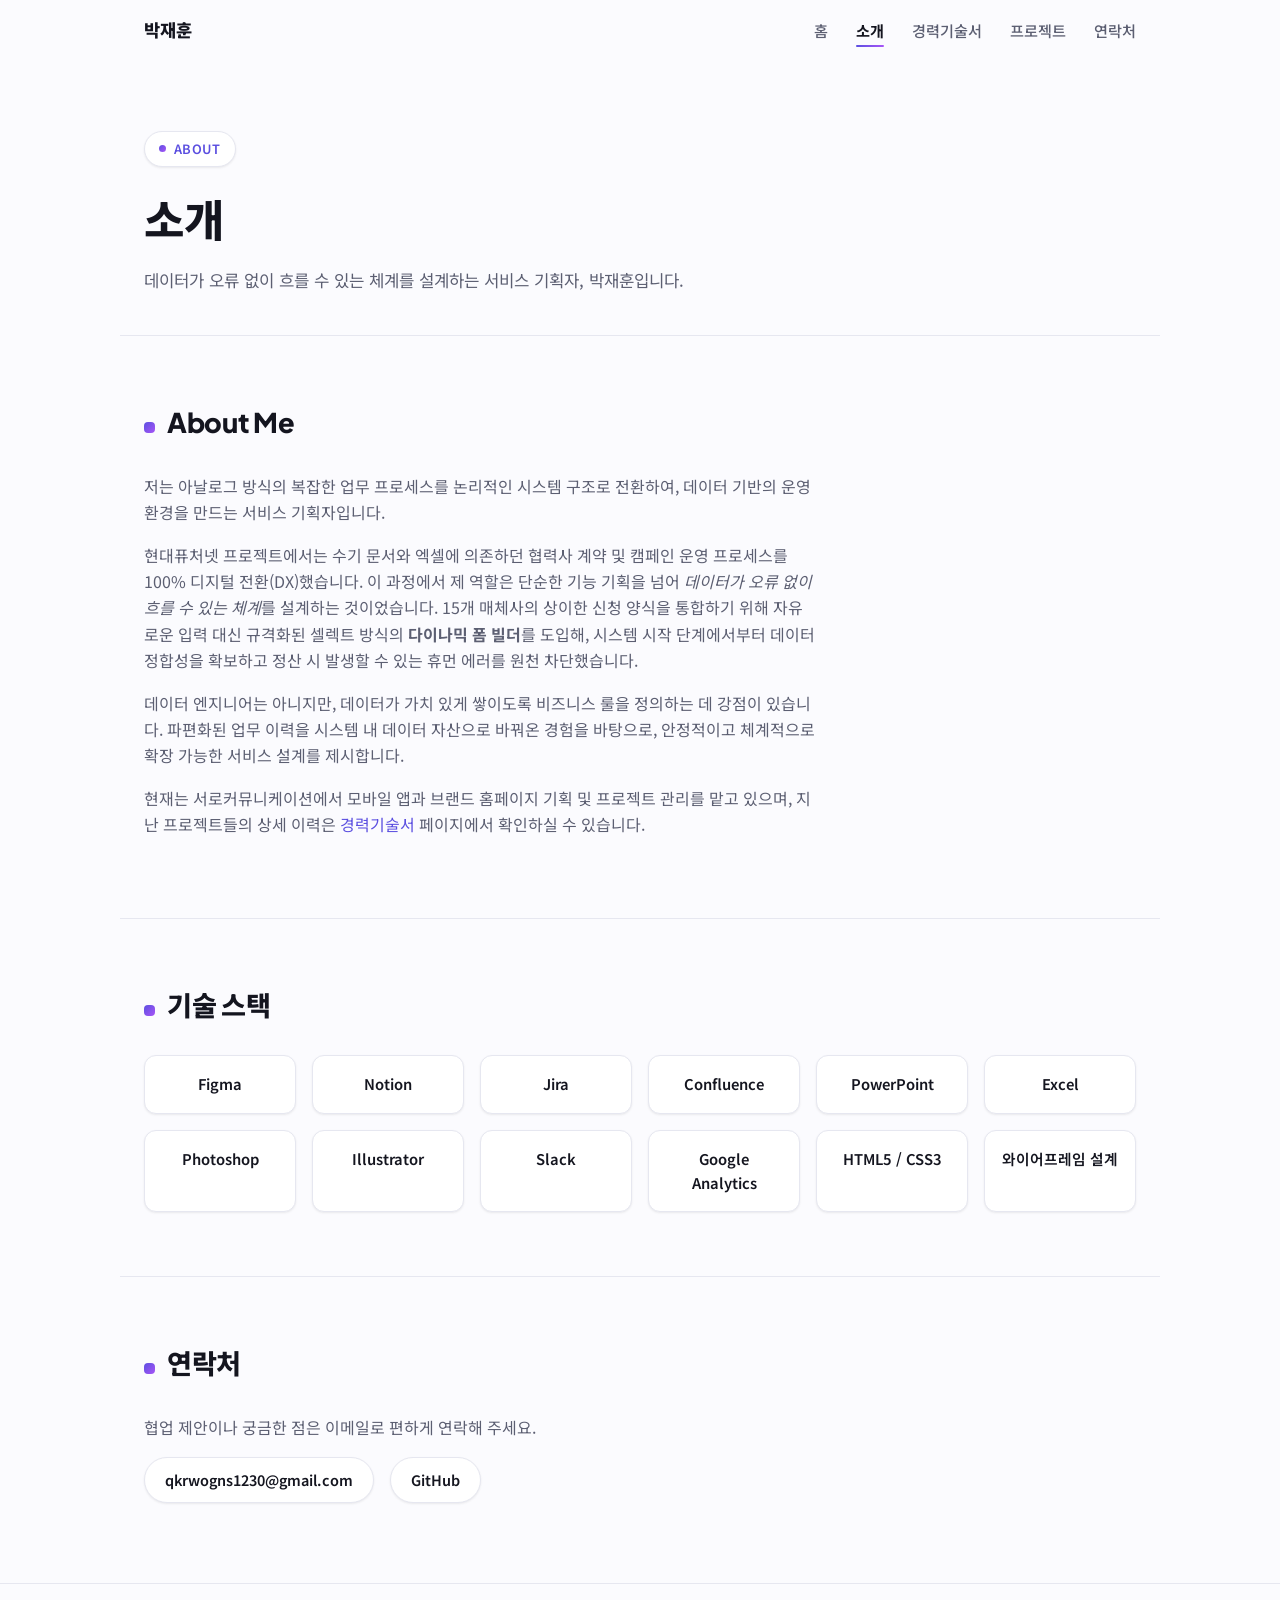
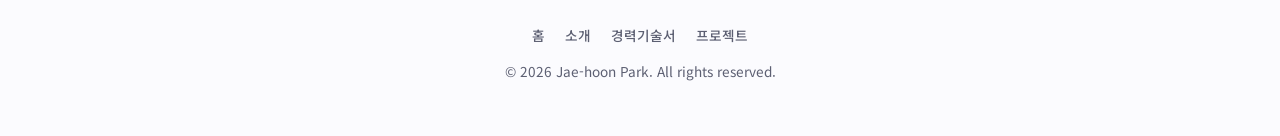
==== about.html @ 3ae80988 "Restructure into a multi-page site (home/about/career/projects) Moves away from the single-page layo" ====
<!DOCTYPE html>
<html lang="ko">
<head>
  <meta charset="UTF-8" />
  <meta name="viewport" content="width=device-width, initial-scale=1.0" />
  <title>소개 | 박재훈 Portfolio</title>
  <meta name="description" content="서비스 기획자 박재훈의 소개와 기술 스택입니다." />
  <link rel="preconnect" href="https://fonts.googleapis.com" />
  <link rel="preconnect" href="https://fonts.gstatic.com" crossorigin />
  <link href="https://fonts.googleapis.com/css2?family=Plus+Jakarta+Sans:wght@400;500;600;700;800&family=Noto+Sans+KR:wght@400;500;700&display=swap" rel="stylesheet" />
  <link rel="stylesheet" href="assets/css/style.css" />
</head>
<body>
  <div class="scroll-progress" id="scrollProgress"></div>

  <header class="site-header" id="siteHeader">
    <nav class="nav container">
      <a class="logo" href="index.html">박재훈</a>
      <button class="nav-toggle" id="navToggle" aria-label="메뉴 열기" aria-expanded="false">
        <span></span><span></span><span></span>
      </button>
      <ul class="nav-links" id="navLinks">
        <li><a href="index.html" data-page="index.html">홈</a></li>
        <li><a href="about.html" data-page="about.html">소개</a></li>
        <li><a href="career.html" data-page="career.html">경력기술서</a></li>
        <li><a href="projects.html" data-page="projects.html">프로젝트</a></li>
        <li><a href="#contact">연락처</a></li>
      </ul>
    </nav>
  </header>

  <main>
    <section class="page-hero container reveal">
      <p class="eyebrow"><span class="eyebrow-dot"></span>About</p>
      <h1>소개</h1>
      <p class="page-hero-sub">
        데이터가 오류 없이 흐를 수 있는 체계를 설계하는 서비스 기획자, 박재훈입니다.
      </p>
    </section>

    <section id="about" class="section container reveal">
      <h2 class="section-title">About Me</h2>
      <p class="section-text">
        저는 아날로그 방식의 복잡한 업무 프로세스를 논리적인 시스템 구조로 전환하여,
        데이터 기반의 운영 환경을 만드는 서비스 기획자입니다.
      </p>
      <p class="section-text">
        현대퓨처넷 프로젝트에서는 수기 문서와 엑셀에 의존하던 협력사 계약 및 캠페인 운영
        프로세스를 100% 디지털 전환(DX)했습니다. 이 과정에서 제 역할은 단순한 기능 기획을
        넘어 <em>데이터가 오류 없이 흐를 수 있는 체계</em>를 설계하는 것이었습니다. 15개
        매체사의 상이한 신청 양식을 통합하기 위해 자유로운 입력 대신 규격화된 셀렉트
        방식의 <strong>다이나믹 폼 빌더</strong>를 도입해, 시스템 시작 단계에서부터 데이터
        정합성을 확보하고 정산 시 발생할 수 있는 휴먼 에러를 원천 차단했습니다.
      </p>
      <p class="section-text">
        데이터 엔지니어는 아니지만, 데이터가 가치 있게 쌓이도록 비즈니스 룰을 정의하는
        데 강점이 있습니다. 파편화된 업무 이력을 시스템 내 데이터 자산으로 바꿔온 경험을
        바탕으로, 안정적이고 체계적으로 확장 가능한 서비스 설계를 제시합니다.
      </p>
      <p class="section-text">
        현재는 서로커뮤니케이션에서 모바일 앱과 브랜드 홈페이지 기획 및 프로젝트 관리를
        맡고 있으며, 지난 프로젝트들의 상세 이력은
        <a href="career.html">경력기술서</a> 페이지에서 확인하실 수 있습니다.
      </p>
    </section>

    <section id="skills" class="section container reveal">
      <h2 class="section-title">기술 스택</h2>
      <ul class="skills-grid stagger">
        <li class="skill-item">Figma</li>
        <li class="skill-item">Notion</li>
        <li class="skill-item">Jira</li>
        <li class="skill-item">Confluence</li>
        <li class="skill-item">PowerPoint</li>
        <li class="skill-item">Excel</li>
        <li class="skill-item">Photoshop</li>
        <li class="skill-item">Illustrator</li>
        <li class="skill-item">Slack</li>
        <li class="skill-item">Google Analytics</li>
        <li class="skill-item">HTML5 / CSS3</li>
        <li class="skill-item">와이어프레임 설계</li>
      </ul>
    </section>

    <section id="contact" class="section container reveal">
      <h2 class="section-title">연락처</h2>
      <p class="section-text">협업 제안이나 궁금한 점은 이메일로 편하게 연락해 주세요.</p>
      <ul class="contact-list stagger">
        <li><a href="mailto:qkrwogns1230@gmail.com">qkrwogns1230@gmail.com</a></li>
        <li><a href="https://github.com/Jae-hoon-Park" target="_blank" rel="noopener">GitHub</a></li>
      </ul>
    </section>
  </main>

  <footer class="site-footer">
    <div class="footer-links">
      <a href="index.html">홈</a>
      <a href="about.html">소개</a>
      <a href="career.html">경력기술서</a>
      <a href="projects.html">프로젝트</a>
    </div>
    <p>&copy; <span id="year"></span> Jae-hoon Park. All rights reserved.</p>
  </footer>

  <script src="assets/js/main.js"></script>
</body>
</html>
---- assets/css/style.css ----
:root {
  --color-bg: #fbfbfe;
  --color-bg-alt: #f3f4fa;
  --color-surface: #ffffff;
  --color-text: #14151f;
  --color-text-muted: #5c5f72;
  --color-border: #e6e7f0;
  --color-accent: #5b4fe0;
  --color-accent-2: #a855f7;
  --color-accent-soft: rgba(91, 79, 224, 0.1);
  --color-accent-contrast: #ffffff;
  --shadow-sm: 0 1px 2px rgba(20, 21, 31, 0.04), 0 1px 3px rgba(20, 21, 31, 0.04);
  --shadow-md: 0 8px 24px rgba(20, 21, 31, 0.08);
  --shadow-lg: 0 20px 48px rgba(20, 21, 31, 0.14);
  --max-width: 1040px;
  --font-display: "Plus Jakarta Sans", "Noto Sans KR", -apple-system, BlinkMacSystemFont, sans-serif;
  --font-body: "Noto Sans KR", "Plus Jakarta Sans", -apple-system, BlinkMacSystemFont, sans-serif;
  --ease-out: cubic-bezier(0.16, 1, 0.3, 1);
}

@media (prefers-color-scheme: dark) {
  :root {
    --color-bg: #0a0a10;
    --color-bg-alt: #111219;
    --color-surface: #15161f;
    --color-text: #f2f2f7;
    --color-text-muted: #9b9eb2;
    --color-border: #262837;
    --color-accent: #8f85f7;
    --color-accent-2: #d38bff;
    --color-accent-soft: rgba(143, 133, 247, 0.14);
    --color-accent-contrast: #0a0a10;
    --shadow-sm: 0 1px 2px rgba(0, 0, 0, 0.3);
    --shadow-md: 0 8px 24px rgba(0, 0, 0, 0.35);
    --shadow-lg: 0 24px 60px rgba(0, 0, 0, 0.5);
  }
}

* {
  box-sizing: border-box;
}

html {
  scroll-behavior: smooth;
}

body {
  margin: 0;
  font-family: var(--font-body);
  background: var(--color-bg);
  color: var(--color-text);
  line-height: 1.65;
  -webkit-font-smoothing: antialiased;
}

h1, h2, h3, h4 {
  font-family: var(--font-display);
  letter-spacing: -0.01em;
}

a {
  color: var(--color-accent);
  text-decoration: none;
}

a:hover {
  text-decoration: underline;
}

.container {
  max-width: var(--max-width);
  margin: 0 auto;
  padding: 0 1.5rem;
}

/* ---------- Scroll progress bar ---------- */

.scroll-progress {
  position: fixed;
  top: 0;
  left: 0;
  height: 3px;
  width: 0%;
  background: linear-gradient(90deg, var(--color-accent), var(--color-accent-2));
  z-index: 100;
  transition: width 0.1s ease-out;
}

/* ---------- Header ---------- */

.site-header {
  position: sticky;
  top: 0;
  background: color-mix(in srgb, var(--color-bg) 85%, transparent);
  backdrop-filter: blur(12px);
  -webkit-backdrop-filter: blur(12px);
  border-bottom: 1px solid transparent;
  z-index: 10;
  transition: border-color 0.3s ease, box-shadow 0.3s ease;
}

.site-header.is-scrolled {
  border-bottom-color: var(--color-border);
  box-shadow: 0 1px 0 rgba(0, 0, 0, 0.02);
}

.nav {
  display: flex;
  align-items: center;
  justify-content: space-between;
  padding: 1rem 1.5rem;
}

.logo {
  font-weight: 800;
  font-size: 1.1rem;
  color: var(--color-text);
  font-family: var(--font-display);
}

.logo:hover {
  text-decoration: none;
}

.nav-links {
  display: flex;
  gap: 1.75rem;
  list-style: none;
  margin: 0;
  padding: 0;
}

.nav-links a {
  position: relative;
  color: var(--color-text-muted);
  font-size: 0.95rem;
  font-weight: 500;
  padding: 0.25rem 0;
}

.nav-links a::after {
  content: "";
  position: absolute;
  left: 0;
  bottom: -2px;
  width: 100%;
  height: 2px;
  border-radius: 2px;
  background: linear-gradient(90deg, var(--color-accent), var(--color-accent-2));
  transform: scaleX(0);
  transform-origin: left;
  transition: transform 0.25s var(--ease-out);
}

.nav-links a:hover,
.nav-links a.is-active {
  color: var(--color-text);
  text-decoration: none;
}

.nav-links a.is-active {
  font-weight: 700;
}

.nav-links a:hover::after,
.nav-links a.is-active::after {
  transform: scaleX(1);
}

.nav-toggle {
  display: none;
  flex-direction: column;
  justify-content: center;
  gap: 5px;
  width: 32px;
  height: 32px;
  background: none;
  border: none;
  cursor: pointer;
  padding: 0.4rem;
}

.nav-toggle span {
  width: 100%;
  height: 2px;
  background: var(--color-text);
  display: block;
  border-radius: 2px;
  transition: transform 0.25s var(--ease-out), opacity 0.2s ease;
}

.nav-toggle[aria-expanded="true"] span:nth-child(1) {
  transform: translateY(7px) rotate(45deg);
}

.nav-toggle[aria-expanded="true"] span:nth-child(2) {
  opacity: 0;
}

.nav-toggle[aria-expanded="true"] span:nth-child(3) {
  transform: translateY(-7px) rotate(-45deg);
}

/* ---------- Hero ---------- */

.hero {
  position: relative;
  padding: 6.5rem 1.5rem 5.5rem;
  text-align: center;
  overflow: hidden;
}

.hero-blob {
  position: absolute;
  border-radius: 50%;
  filter: blur(70px);
  opacity: 0.35;
  z-index: -1;
  pointer-events: none;
}

.hero-blob-1 {
  width: 360px;
  height: 360px;
  top: -140px;
  left: 50%;
  transform: translateX(-90%);
  background: radial-gradient(circle, var(--color-accent), transparent 70%);
  animation: float-a 14s ease-in-out infinite;
}

.hero-blob-2 {
  width: 320px;
  height: 320px;
  top: -80px;
  left: 50%;
  transform: translateX(20%);
  background: radial-gradient(circle, var(--color-accent-2), transparent 70%);
  animation: float-b 16s ease-in-out infinite;
}

@keyframes float-a {
  0%, 100% { transform: translate(-90%, 0) scale(1); }
  50% { transform: translate(-70%, 30px) scale(1.08); }
}

@keyframes float-b {
  0%, 100% { transform: translate(20%, 0) scale(1); }
  50% { transform: translate(5%, -20px) scale(1.05); }
}

.eyebrow {
  display: inline-flex;
  align-items: center;
  gap: 0.45rem;
  color: var(--color-accent);
  font-weight: 600;
  letter-spacing: 0.04em;
  text-transform: uppercase;
  font-size: 0.8rem;
  margin-bottom: 1.25rem;
  padding: 0.4rem 0.9rem;
  border: 1px solid var(--color-border);
  border-radius: 999px;
  background: var(--color-surface);
  box-shadow: var(--shadow-sm);
}

.eyebrow-dot {
  width: 7px;
  height: 7px;
  border-radius: 50%;
  background: linear-gradient(135deg, var(--color-accent), var(--color-accent-2));
  animation: pulse-dot 2s ease-in-out infinite;
}

@keyframes pulse-dot {
  0%, 100% { opacity: 1; transform: scale(1); }
  50% { opacity: 0.5; transform: scale(0.75); }
}

.hero-name {
  font-size: clamp(2.5rem, 7vw, 4rem);
  font-weight: 800;
  margin: 0 0 1.1rem;
  background: linear-gradient(135deg, var(--color-text) 30%, var(--color-accent) 75%, var(--color-accent-2) 100%);
  -webkit-background-clip: text;
  background-clip: text;
  color: transparent;
}

.hero-subtitle {
  color: var(--color-text-muted);
  font-size: 1.15rem;
  max-width: 34rem;
  margin: 0 auto 2.25rem;
}

.hero-actions {
  display: flex;
  gap: 1rem;
  justify-content: center;
  flex-wrap: wrap;
}

.btn {
  display: inline-block;
  padding: 0.8rem 1.75rem;
  border-radius: 12px;
  font-weight: 600;
  font-size: 0.95rem;
  transition: transform 0.2s var(--ease-out), box-shadow 0.2s var(--ease-out), opacity 0.2s ease;
}

.btn:hover {
  text-decoration: none;
  transform: translateY(-2px);
}

.btn-primary {
  background: linear-gradient(135deg, var(--color-accent), var(--color-accent-2));
  color: var(--color-accent-contrast);
  box-shadow: 0 8px 20px var(--color-accent-soft);
}

.btn-primary:hover {
  box-shadow: 0 12px 28px var(--color-accent-soft);
}

.btn-outline {
  border: 1px solid var(--color-border);
  color: var(--color-text);
  background: var(--color-surface);
}

.btn-outline:hover {
  border-color: var(--color-accent);
  color: var(--color-accent);
}

.scroll-cue {
  position: absolute;
  bottom: 0.5rem;
  left: 50%;
  transform: translateX(-50%);
  width: 24px;
  height: 38px;
  border: 2px solid var(--color-border);
  border-radius: 14px;
}

.scroll-cue span {
  position: absolute;
  top: 7px;
  left: 50%;
  transform: translateX(-50%);
  width: 4px;
  height: 8px;
  border-radius: 2px;
  background: var(--color-accent);
  animation: scroll-cue-move 1.8s ease-in-out infinite;
}

@keyframes scroll-cue-move {
  0% { opacity: 1; transform: translate(-50%, 0); }
  70% { opacity: 0; transform: translate(-50%, 12px); }
  100% { opacity: 0; transform: translate(-50%, 0); }
}

/* ---------- Sections ---------- */

.section {
  padding: 4rem 1.5rem;
  border-top: 1px solid var(--color-border);
}

.section-title {
  font-size: 1.7rem;
  font-weight: 800;
  margin: 0 0 1.75rem;
  display: flex;
  align-items: baseline;
  gap: 0.75rem;
  flex-wrap: wrap;
}

.section-title::before {
  content: "";
  width: 11px;
  height: 11px;
  border-radius: 4px;
  background: linear-gradient(135deg, var(--color-accent), var(--color-accent-2));
  display: inline-block;
}

.section-subtitle {
  font-size: 0.95rem;
  font-weight: 500;
  color: var(--color-text-muted);
}

.section-text {
  color: var(--color-text-muted);
  max-width: 42rem;
}

.section-text + .section-text {
  margin-top: 1rem;
}

/* ---------- Reveal-on-scroll ---------- */

.reveal {
  opacity: 0;
  transform: translateY(28px);
  transition: opacity 0.7s var(--ease-out), transform 0.7s var(--ease-out);
}

.reveal.is-visible {
  opacity: 1;
  transform: none;
}

.stagger > * {
  opacity: 0;
  transform: translateY(18px);
  transition: opacity 0.5s var(--ease-out), transform 0.5s var(--ease-out);
}

.stagger.is-visible > * {
  opacity: 1;
  transform: none;
}

@media (prefers-reduced-motion: reduce) {
  html {
    scroll-behavior: auto;
  }
  .reveal,
  .stagger > *,
  .hero-blob,
  .eyebrow-dot,
  .scroll-cue span {
    opacity: 1 !important;
    transform: none !important;
    animation: none !important;
    transition: none !important;
  }
}

/* ---------- Career ---------- */

.career-list {
  list-style: none;
  margin: 0;
  padding: 0;
  display: flex;
  flex-direction: column;
  gap: 1rem;
}

.career-item {
  background: var(--color-surface);
  border: 1px solid var(--color-border);
  border-radius: 16px;
  padding: 1.5rem 1.75rem;
  box-shadow: var(--shadow-sm);
  transition: transform 0.25s var(--ease-out), box-shadow 0.25s var(--ease-out), border-color 0.25s ease;
}

.career-item:hover {
  transform: translateY(-3px);
  box-shadow: var(--shadow-md);
  border-color: var(--color-accent);
}

.career-head {
  display: flex;
  justify-content: space-between;
  align-items: baseline;
  flex-wrap: wrap;
  gap: 0.5rem;
  margin-bottom: 0.4rem;
}

.career-head h3 {
  margin: 0;
  font-size: 1.05rem;
  font-weight: 700;
}

.career-period {
  color: var(--color-text-muted);
  font-size: 0.85rem;
  white-space: nowrap;
  font-weight: 500;
}

.career-item p {
  margin: 0;
  color: var(--color-text-muted);
}

/* ---------- Skills ---------- */

.skills-grid {
  display: grid;
  grid-template-columns: repeat(auto-fill, minmax(140px, 1fr));
  gap: 1rem;
  list-style: none;
  margin: 0;
  padding: 0;
}

.skill-item {
  background: var(--color-surface);
  border: 1px solid var(--color-border);
  border-radius: 12px;
  padding: 1rem 1rem;
  text-align: center;
  font-weight: 600;
  font-size: 0.92rem;
  box-shadow: var(--shadow-sm);
  transition: transform 0.2s var(--ease-out), box-shadow 0.2s var(--ease-out), border-color 0.2s ease, color 0.2s ease;
}

.skill-item:hover {
  transform: translateY(-3px) scale(1.03);
  box-shadow: var(--shadow-md);
  border-color: var(--color-accent);
  color: var(--color-accent);
}

/* ---------- Projects / case studies ---------- */

.case-study {
  border: 1px solid var(--color-border);
  border-radius: 20px;
  overflow: hidden;
  margin-bottom: 2rem;
  background: var(--color-surface);
  box-shadow: var(--shadow-sm);
  transition: box-shadow 0.3s var(--ease-out), transform 0.3s var(--ease-out);
}

.case-study:hover {
  box-shadow: var(--shadow-lg);
  transform: translateY(-4px);
}

.case-study:last-child {
  margin-bottom: 0;
}

.case-media {
  display: grid;
  grid-template-columns: repeat(auto-fit, minmax(260px, 1fr));
  overflow: hidden;
}

.case-media img {
  width: 100%;
  height: 100%;
  display: block;
  object-fit: cover;
  max-height: 380px;
  transition: transform 0.5s var(--ease-out);
}

.case-study:hover .case-media img {
  transform: scale(1.04);
}

.case-body {
  padding: 1.75rem;
}

.case-tag {
  color: var(--color-accent);
  font-weight: 700;
  font-size: 0.85rem;
  margin: 0 0 0.5rem;
}

.case-body h3 {
  margin: 0 0 0.75rem;
  font-size: 1.35rem;
  font-weight: 800;
}

.case-body > p {
  color: var(--color-text-muted);
  margin: 0 0 1rem;
}

.case-points {
  margin: 0 0 1rem;
  padding-left: 1.2rem;
  color: var(--color-text-muted);
  display: flex;
  flex-direction: column;
  gap: 0.4rem;
}

.case-points strong {
  color: var(--color-text);
}

.case-result {
  color: var(--color-text-muted);
  font-style: italic;
  margin: 0;
  padding-top: 0.75rem;
  border-top: 1px solid var(--color-border);
}

/* ---------- Case detail (expandable) ---------- */

.case-detail {
  margin-top: 1.25rem;
  border-top: 1px solid var(--color-border);
  padding-top: 1rem;
}

.case-detail summary {
  cursor: pointer;
  font-weight: 700;
  color: var(--color-accent);
  font-size: 0.9rem;
  list-style: none;
  display: inline-flex;
  align-items: center;
  gap: 0.4rem;
  padding: 0.3rem 0.1rem;
  transition: color 0.2s ease;
}

.case-detail summary:hover {
  color: var(--color-accent-2);
}

.case-detail summary::-webkit-details-marker {
  display: none;
}

.case-detail summary::before {
  content: "";
  width: 8px;
  height: 8px;
  border-right: 2px solid currentColor;
  border-bottom: 2px solid currentColor;
  transform: rotate(-45deg);
  transition: transform 0.25s var(--ease-out);
}

.case-detail[open] summary::before {
  transform: rotate(45deg);
}

.case-detail[open] summary {
  margin-bottom: 1rem;
}

.detail-gallery {
  display: grid;
  grid-template-columns: repeat(auto-fit, minmax(220px, 1fr));
  gap: 1rem;
  margin-bottom: 1rem;
}

.detail-gallery a {
  display: block;
  border-radius: 10px;
  overflow: hidden;
  box-shadow: var(--shadow-sm);
  transition: transform 0.25s var(--ease-out), box-shadow 0.25s var(--ease-out);
}

.detail-gallery a:hover {
  transform: translateY(-3px);
  box-shadow: var(--shadow-md);
}

.detail-gallery img {
  width: 100%;
  border: 1px solid var(--color-border);
  display: block;
  transition: transform 0.4s var(--ease-out);
}

.detail-gallery a:hover img {
  transform: scale(1.03);
}

.detail-list {
  margin: 0;
  padding-left: 1.2rem;
  color: var(--color-text-muted);
  display: flex;
  flex-direction: column;
  gap: 0.6rem;
  font-size: 0.95rem;
}

.detail-list strong {
  color: var(--color-text);
}

.case-detail h4 {
  margin: 1.5rem 0 0.75rem;
  font-size: 1rem;
  font-weight: 700;
  color: var(--color-text);
}

.case-detail h4:first-of-type {
  margin-top: 0;
}

.detail-text {
  color: var(--color-text-muted);
  font-size: 0.95rem;
  margin: 0;
}

.table-scroll {
  overflow-x: auto;
  margin: 0.5rem 0 1rem;
  -webkit-overflow-scrolling: touch;
  border-radius: 10px;
}

.compare-table {
  width: 100%;
  min-width: 560px;
  border-collapse: collapse;
  font-size: 0.9rem;
  margin: 0;
}

.compare-table th,
.compare-table td {
  border: 1px solid var(--color-border);
  padding: 0.6rem 0.75rem;
  text-align: left;
  vertical-align: top;
  white-space: normal;
}

.compare-table th:first-child,
.compare-table td:first-child {
  white-space: nowrap;
}

.compare-table th {
  background: var(--color-bg-alt);
  font-weight: 700;
}

.compare-table td {
  color: var(--color-text-muted);
}

.detail-quote {
  margin: 0 0 1rem;
  padding: 0.85rem 1.1rem;
  border-left: 3px solid var(--color-accent);
  border-radius: 0 10px 10px 0;
  background: var(--color-accent-soft);
  color: var(--color-text-muted);
  font-style: italic;
  font-size: 0.92rem;
}

.detail-quote:last-child {
  margin-bottom: 0;
}

/* ---------- Contact ---------- */

.contact-list {
  list-style: none;
  padding: 0;
  display: flex;
  gap: 1rem;
  flex-wrap: wrap;
}

.contact-list a {
  display: inline-flex;
  align-items: center;
  padding: 0.65rem 1.25rem;
  border-radius: 999px;
  border: 1px solid var(--color-border);
  background: var(--color-surface);
  color: var(--color-text);
  font-weight: 600;
  font-size: 0.9rem;
  box-shadow: var(--shadow-sm);
  transition: transform 0.2s var(--ease-out), box-shadow 0.2s var(--ease-out), border-color 0.2s ease, color 0.2s ease;
}

.contact-list a:hover {
  text-decoration: none;
  transform: translateY(-2px);
  box-shadow: var(--shadow-md);
  border-color: var(--color-accent);
  color: var(--color-accent);
}

/* ---------- Page hero (sub-pages) ---------- */

.page-hero {
  padding: 3.5rem 1.5rem 2.5rem;
}

.page-hero .eyebrow {
  margin-bottom: 1rem;
}

.page-hero h1 {
  font-size: clamp(2rem, 5vw, 2.75rem);
  font-weight: 800;
  margin: 0 0 0.75rem;
}

.page-hero-sub {
  color: var(--color-text-muted);
  font-size: 1.05rem;
  max-width: 40rem;
  margin: 0;
}

/* ---------- Live / in-progress badge ---------- */

.badge-live {
  display: inline-flex;
  align-items: center;
  gap: 0.4rem;
  font-size: 0.75rem;
  font-weight: 700;
  color: #16a34a;
  background: rgba(34, 197, 94, 0.12);
  border: 1px solid rgba(34, 197, 94, 0.3);
  padding: 0.25rem 0.7rem;
  border-radius: 999px;
  vertical-align: middle;
}

@media (prefers-color-scheme: dark) {
  .badge-live {
    color: #4ade80;
  }
}

.badge-live::before {
  content: "";
  width: 6px;
  height: 6px;
  border-radius: 50%;
  background: currentColor;
  animation: pulse-dot 2s ease-in-out infinite;
}

/* ---------- Placeholder block ---------- */

.placeholder-block {
  margin-top: 1.25rem;
  padding: 1.25rem 1.5rem;
  border: 1.5px dashed var(--color-border);
  border-radius: 14px;
  background: var(--color-bg-alt);
}

.placeholder-title {
  margin: 0 0 0.4rem;
  font-weight: 700;
  color: var(--color-text);
  font-size: 0.95rem;
}

.placeholder-text {
  margin: 0;
  color: var(--color-text-muted);
  font-size: 0.9rem;
}

.case-study.placeholder-case {
  border-style: dashed;
  border-width: 1.5px;
  box-shadow: none;
}

.case-study.placeholder-case:hover {
  box-shadow: var(--shadow-sm);
  transform: none;
}

/* ---------- Career groups (career.html) ---------- */

.career-group {
  margin-bottom: 2rem;
}

.career-group:last-child {
  margin-bottom: 0;
}

.career-group-head {
  display: flex;
  justify-content: space-between;
  align-items: baseline;
  flex-wrap: wrap;
  gap: 0.5rem;
  margin-bottom: 1rem;
  padding-bottom: 0.75rem;
  border-bottom: 2px solid var(--color-border);
}

.career-group-head h3 {
  margin: 0;
  font-size: 1.15rem;
  font-weight: 800;
}

.project-history-list {
  list-style: none;
  margin: 0;
  padding: 0;
  display: flex;
  flex-direction: column;
  gap: 0.85rem;
}

.project-history-item {
  background: var(--color-surface);
  border: 1px solid var(--color-border);
  border-radius: 14px;
  padding: 1.1rem 1.4rem;
  box-shadow: var(--shadow-sm);
  transition: transform 0.2s var(--ease-out), box-shadow 0.2s var(--ease-out), border-color 0.2s ease;
}

.project-history-item:hover {
  transform: translateY(-2px);
  box-shadow: var(--shadow-md);
  border-color: var(--color-accent);
}

.ph-head {
  display: flex;
  justify-content: space-between;
  align-items: baseline;
  flex-wrap: wrap;
  gap: 0.4rem 1rem;
  margin-bottom: 0.4rem;
}

.ph-head strong {
  font-size: 1rem;
  color: var(--color-text);
}

.ph-meta {
  color: var(--color-text-muted);
  font-size: 0.82rem;
  white-space: nowrap;
}

.project-history-item p {
  margin: 0;
  color: var(--color-text-muted);
  font-size: 0.92rem;
}

.project-history-item p + p {
  margin-top: 0.4rem;
}

.ph-outcome {
  color: var(--color-text-muted);
  font-style: italic;
}

/* ---------- Home preview grid ---------- */

.home-preview-grid {
  display: grid;
  grid-template-columns: repeat(auto-fit, minmax(260px, 1fr));
  gap: 1.5rem;
  margin-bottom: 1.75rem;
}

.preview-card {
  display: block;
  background: var(--color-surface);
  border: 1px solid var(--color-border);
  border-radius: 16px;
  overflow: hidden;
  box-shadow: var(--shadow-sm);
  transition: transform 0.25s var(--ease-out), box-shadow 0.25s var(--ease-out);
}

.preview-card:hover {
  text-decoration: none;
  transform: translateY(-4px);
  box-shadow: var(--shadow-lg);
}

.preview-card-media {
  overflow: hidden;
  height: 160px;
}

.preview-card-media img {
  width: 100%;
  height: 100%;
  object-fit: cover;
  display: block;
  transition: transform 0.5s var(--ease-out);
}

.preview-card:hover .preview-card-media img {
  transform: scale(1.06);
}

.preview-card-body {
  padding: 1.25rem 1.4rem;
}

.preview-card-tag {
  color: var(--color-accent);
  font-weight: 700;
  font-size: 0.78rem;
  margin: 0 0 0.35rem;
}

.preview-card-body h3 {
  margin: 0 0 0.4rem;
  font-size: 1.05rem;
  font-weight: 700;
  color: var(--color-text);
}

.preview-card-body p {
  margin: 0;
  color: var(--color-text-muted);
  font-size: 0.88rem;
}

/* ---------- Link arrow (section → page CTA) ---------- */

.link-arrow {
  display: inline-flex;
  align-items: center;
  gap: 0.35rem;
  font-weight: 600;
  font-size: 0.92rem;
}

.link-arrow::after {
  content: "→";
  transition: transform 0.2s var(--ease-out);
}

.link-arrow:hover::after {
  transform: translateX(3px);
}

/* ---------- Mini career preview (home) ---------- */

.mini-career-list {
  list-style: none;
  margin: 0 0 1.5rem;
  padding: 0;
  display: flex;
  flex-direction: column;
  gap: 0.75rem;
}

.mini-career-item {
  display: flex;
  justify-content: space-between;
  align-items: baseline;
  gap: 1rem;
  flex-wrap: wrap;
  padding: 0.9rem 1.1rem;
  background: var(--color-surface);
  border: 1px solid var(--color-border);
  border-radius: 12px;
  box-shadow: var(--shadow-sm);
}

.mini-career-item strong {
  color: var(--color-text);
  font-size: 0.95rem;
}

.mini-career-item span {
  color: var(--color-text-muted);
  font-size: 0.82rem;
  white-space: nowrap;
}

/* ---------- Footer ---------- */

.site-footer {
  text-align: center;
  padding: 2.5rem 1.5rem;
  color: var(--color-text-muted);
  font-size: 0.85rem;
  border-top: 1px solid var(--color-border);
}

.footer-links {
  display: flex;
  justify-content: center;
  gap: 1.25rem;
  margin-bottom: 0.75rem;
  flex-wrap: wrap;
}

.footer-links a {
  color: var(--color-text-muted);
  font-size: 0.85rem;
  font-weight: 500;
}

.footer-links a:hover {
  color: var(--color-accent);
}

/* ---------- Responsive ---------- */

@media (max-width: 640px) {
  .nav-toggle {
    display: flex;
  }

  .nav-links {
    position: absolute;
    top: 100%;
    left: 0;
    right: 0;
    background: var(--color-bg);
    flex-direction: column;
    gap: 1rem;
    padding: 1.25rem 1.5rem;
    border-bottom: 1px solid var(--color-border);
    display: none;
  }

  .nav-links a::after {
    display: none;
  }

  .nav-links.open {
    display: flex;
  }

  .hero {
    padding: 5rem 1.25rem 4rem;
  }

  .case-body {
    padding: 1.4rem;
  }

  .career-group-head {
    flex-direction: column;
    gap: 0.25rem;
  }

  .ph-head {
    flex-direction: column;
    gap: 0.2rem;
  }
}
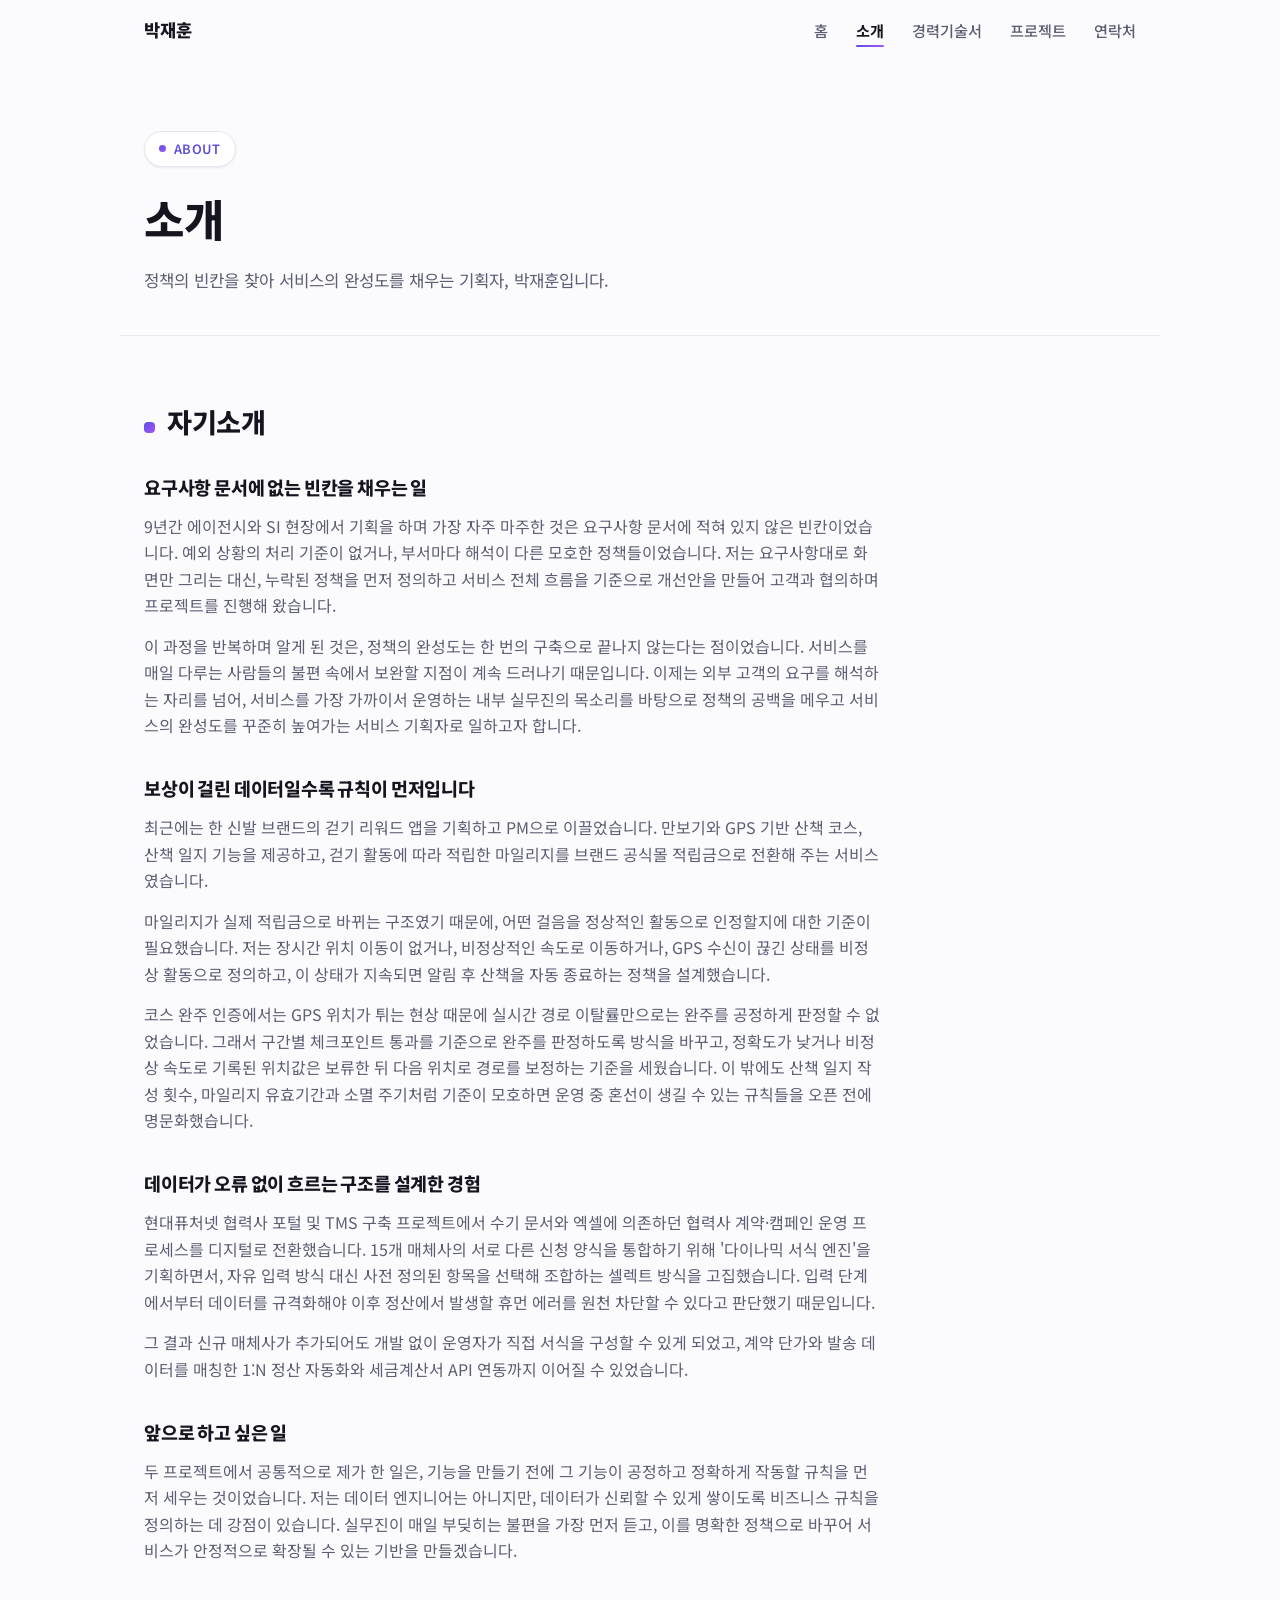
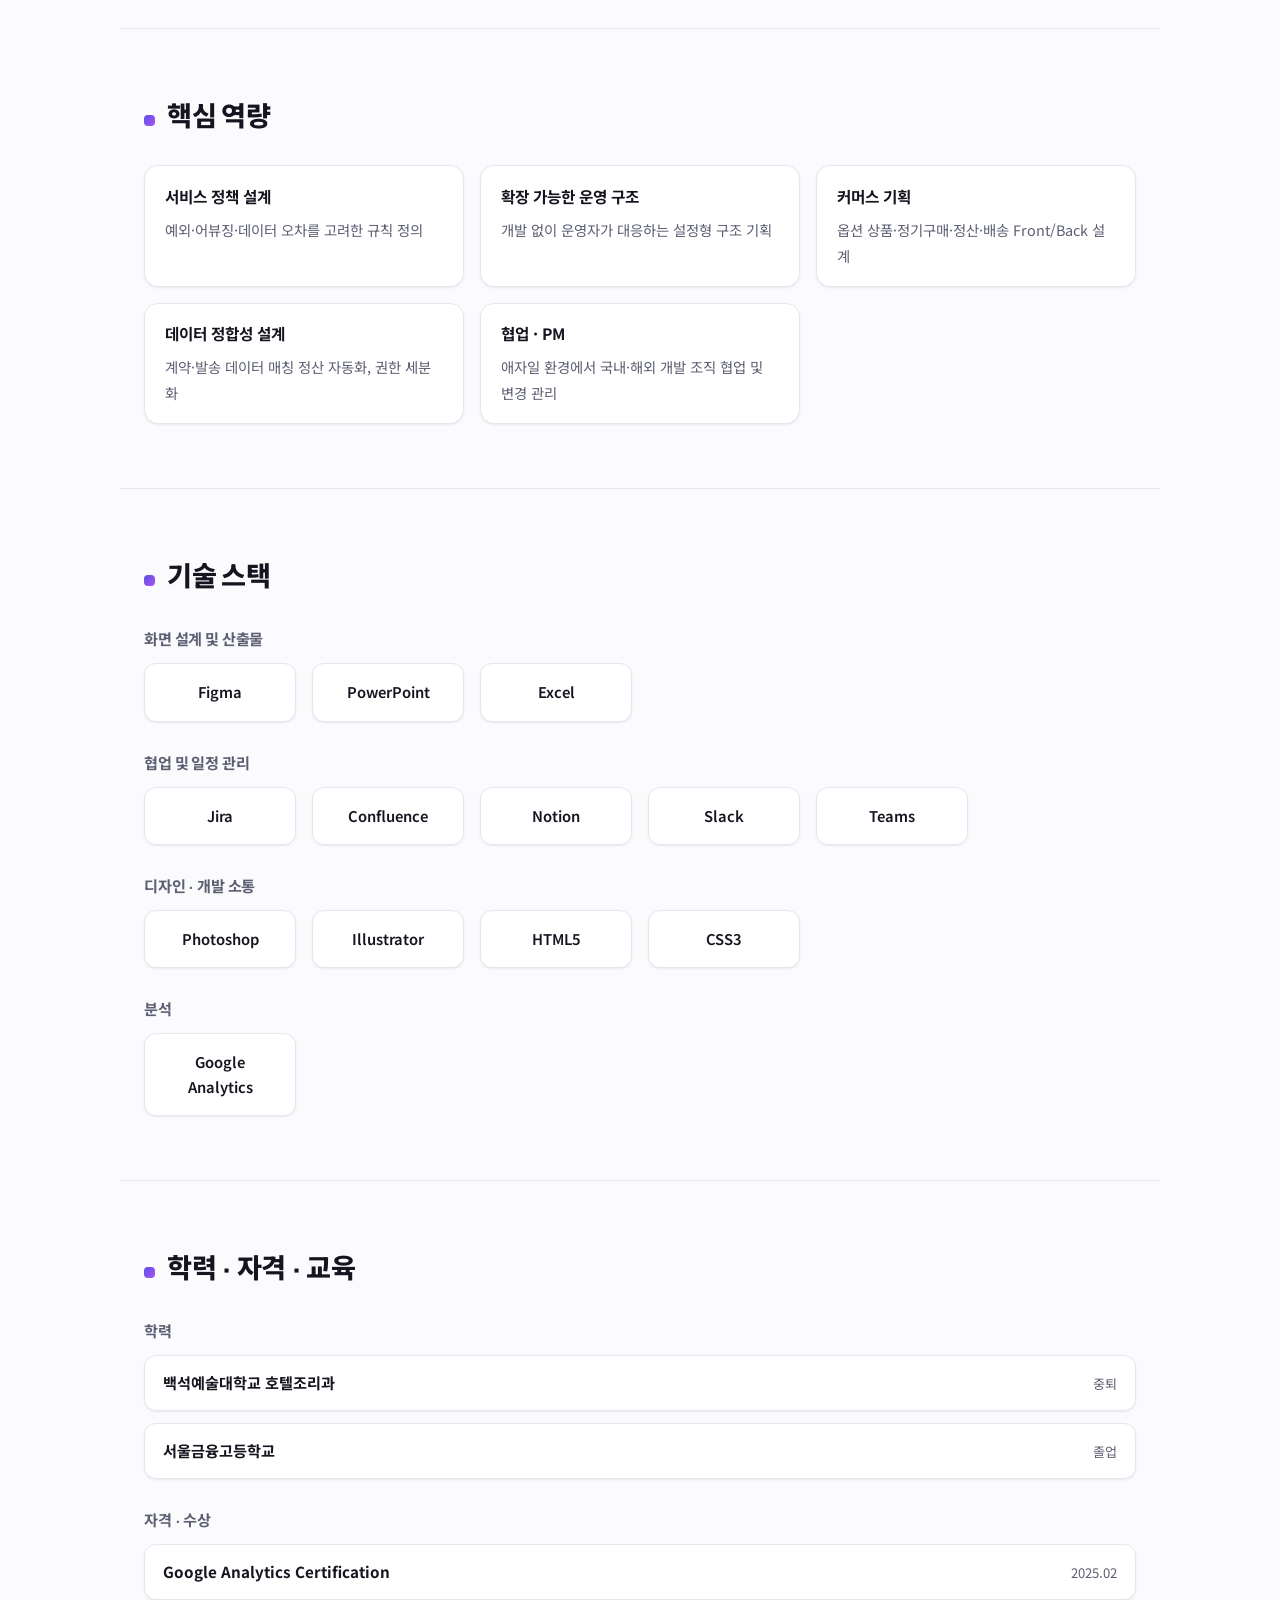
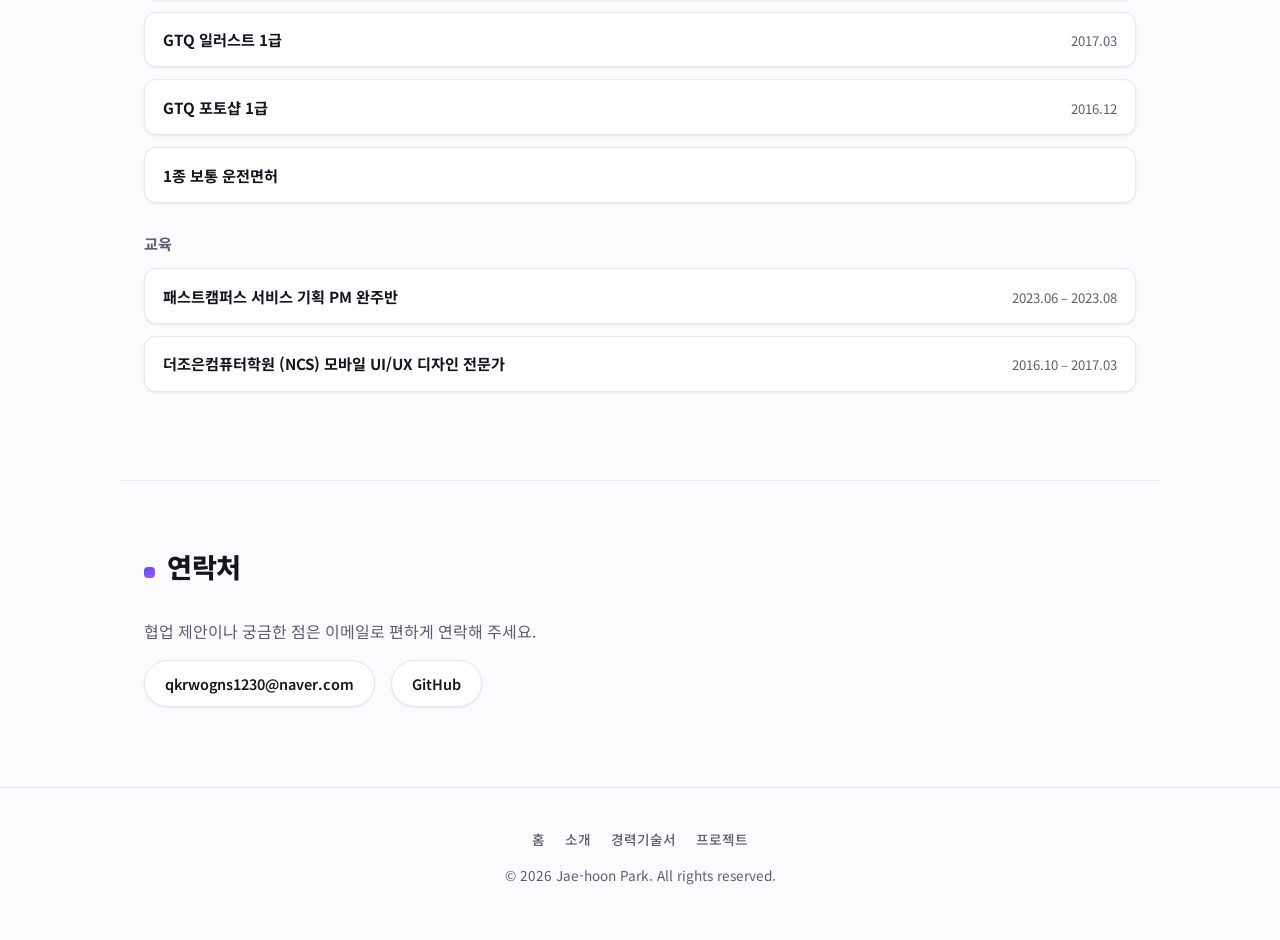
==== commit c48e28fe: "Align portfolio with updated resume brief - New positioning: service planner who fills policy gaps; " ====
--- a/about.html
+++ b/about.html
@@ -3,8 +3,14 @@
 <head>
   <meta charset="UTF-8" />
   <meta name="viewport" content="width=device-width, initial-scale=1.0" />
-  <title>소개 | 박재훈 Portfolio</title>
-  <meta name="description" content="서비스 기획자 박재훈의 소개와 기술 스택입니다." />
+  <title>소개 | 박재훈 포트폴리오</title>
+  <meta name="description" content="문서에 없는 예외 상황과 모호한 정책을 먼저 찾아 명확한 규칙으로 정의하는 서비스 기획자 박재훈의 소개, 핵심 역량과 기술 스택입니다." />
+  <meta property="og:type" content="website" />
+  <meta property="og:locale" content="ko_KR" />
+  <meta property="og:site_name" content="박재훈 포트폴리오" />
+  <meta property="og:title" content="소개 | 박재훈 포트폴리오" />
+  <meta property="og:description" content="문서에 없는 예외 상황과 모호한 정책을 먼저 찾아 명확한 규칙으로 정의하는 서비스 기획자 박재훈의 소개, 핵심 역량과 기술 스택입니다." />
+  <meta property="og:url" content="https://jae-hoon-park.github.io/Jae-hoon-Park/about.html" />
   <link rel="preconnect" href="https://fonts.googleapis.com" />
   <link rel="preconnect" href="https://fonts.gstatic.com" crossorigin />
   <link href="https://fonts.googleapis.com/css2?family=Plus+Jakarta+Sans:wght@400;500;600;700;800&family=Noto+Sans+KR:wght@400;500;700&display=swap" rel="stylesheet" />
@@ -34,59 +40,172 @@
       <p class="eyebrow"><span class="eyebrow-dot"></span>About</p>
       <h1>소개</h1>
       <p class="page-hero-sub">
-        데이터가 오류 없이 흐를 수 있는 체계를 설계하는 서비스 기획자, 박재훈입니다.
+        정책의 빈칸을 찾아 서비스의 완성도를 채우는 기획자, 박재훈입니다.
       </p>
     </section>
 
     <section id="about" class="section container reveal">
-      <h2 class="section-title">About Me</h2>
-      <p class="section-text">
-        저는 아날로그 방식의 복잡한 업무 프로세스를 논리적인 시스템 구조로 전환하여,
-        데이터 기반의 운영 환경을 만드는 서비스 기획자입니다.
-      </p>
-      <p class="section-text">
-        현대퓨처넷 프로젝트에서는 수기 문서와 엑셀에 의존하던 협력사 계약 및 캠페인 운영
-        프로세스를 100% 디지털 전환(DX)했습니다. 이 과정에서 제 역할은 단순한 기능 기획을
-        넘어 <em>데이터가 오류 없이 흐를 수 있는 체계</em>를 설계하는 것이었습니다. 15개
-        매체사의 상이한 신청 양식을 통합하기 위해 자유로운 입력 대신 규격화된 셀렉트
-        방식의 <strong>다이나믹 폼 빌더</strong>를 도입해, 시스템 시작 단계에서부터 데이터
-        정합성을 확보하고 정산 시 발생할 수 있는 휴먼 에러를 원천 차단했습니다.
-      </p>
-      <p class="section-text">
-        데이터 엔지니어는 아니지만, 데이터가 가치 있게 쌓이도록 비즈니스 룰을 정의하는
-        데 강점이 있습니다. 파편화된 업무 이력을 시스템 내 데이터 자산으로 바꿔온 경험을
-        바탕으로, 안정적이고 체계적으로 확장 가능한 서비스 설계를 제시합니다.
-      </p>
-      <p class="section-text">
-        현재는 서로커뮤니케이션에서 모바일 앱과 브랜드 홈페이지 기획 및 프로젝트 관리를
-        맡고 있으며, 지난 프로젝트들의 상세 이력은
-        <a href="career.html">경력기술서</a> 페이지에서 확인하실 수 있습니다.
-      </p>
+      <h2 class="section-title">자기소개</h2>
+
+      <div class="story-block">
+        <h3>요구사항 문서에 없는 빈칸을 채우는 일</h3>
+        <p>
+          9년간 에이전시와 SI 현장에서 기획을 하며 가장 자주 마주한 것은 요구사항 문서에 적혀 있지 않은
+          빈칸이었습니다. 예외 상황의 처리 기준이 없거나, 부서마다 해석이 다른 모호한 정책들이었습니다.
+          저는 요구사항대로 화면만 그리는 대신, 누락된 정책을 먼저 정의하고 서비스 전체 흐름을 기준으로
+          개선안을 만들어 고객과 협의하며 프로젝트를 진행해 왔습니다.
+        </p>
+        <p>
+          이 과정을 반복하며 알게 된 것은, 정책의 완성도는 한 번의 구축으로 끝나지 않는다는 점이었습니다.
+          서비스를 매일 다루는 사람들의 불편 속에서 보완할 지점이 계속 드러나기 때문입니다. 이제는 외부
+          고객의 요구를 해석하는 자리를 넘어, 서비스를 가장 가까이서 운영하는 내부 실무진의 목소리를
+          바탕으로 정책의 공백을 메우고 서비스의 완성도를 꾸준히 높여가는 서비스 기획자로 일하고자 합니다.
+        </p>
+      </div>
+
+      <div class="story-block">
+        <h3>보상이 걸린 데이터일수록 규칙이 먼저입니다</h3>
+        <p>
+          최근에는 한 신발 브랜드의 걷기 리워드 앱을 기획하고 PM으로 이끌었습니다. 만보기와 GPS 기반 산책
+          코스, 산책 일지 기능을 제공하고, 걷기 활동에 따라 적립한 마일리지를 브랜드 공식몰 적립금으로
+          전환해 주는 서비스였습니다.
+        </p>
+        <p>
+          마일리지가 실제 적립금으로 바뀌는 구조였기 때문에, 어떤 걸음을 정상적인 활동으로 인정할지에 대한
+          기준이 필요했습니다. 저는 장시간 위치 이동이 없거나, 비정상적인 속도로 이동하거나, GPS 수신이
+          끊긴 상태를 비정상 활동으로 정의하고, 이 상태가 지속되면 알림 후 산책을 자동 종료하는 정책을
+          설계했습니다.
+        </p>
+        <p>
+          코스 완주 인증에서는 GPS 위치가 튀는 현상 때문에 실시간 경로 이탈률만으로는 완주를 공정하게 판정할
+          수 없었습니다. 그래서 구간별 체크포인트 통과를 기준으로 완주를 판정하도록 방식을 바꾸고, 정확도가
+          낮거나 비정상 속도로 기록된 위치값은 보류한 뒤 다음 위치로 경로를 보정하는 기준을 세웠습니다.
+          이 밖에도 산책 일지 작성 횟수, 마일리지 유효기간과 소멸 주기처럼 기준이 모호하면 운영 중 혼선이
+          생길 수 있는 규칙들을 오픈 전에 명문화했습니다.
+        </p>
+      </div>
+
+      <div class="story-block">
+        <h3>데이터가 오류 없이 흐르는 구조를 설계한 경험</h3>
+        <p>
+          현대퓨처넷 협력사 포털 및 TMS 구축 프로젝트에서 수기 문서와 엑셀에 의존하던 협력사 계약·캠페인
+          운영 프로세스를 디지털로 전환했습니다. 15개 매체사의 서로 다른 신청 양식을 통합하기 위해
+          '다이나믹 서식 엔진'을 기획하면서, 자유 입력 방식 대신 사전 정의된 항목을 선택해 조합하는 셀렉트
+          방식을 고집했습니다. 입력 단계에서부터 데이터를 규격화해야 이후 정산에서 발생할 휴먼 에러를 원천
+          차단할 수 있다고 판단했기 때문입니다.
+        </p>
+        <p>
+          그 결과 신규 매체사가 추가되어도 개발 없이 운영자가 직접 서식을 구성할 수 있게 되었고, 계약 단가와
+          발송 데이터를 매칭한 1:N 정산 자동화와 세금계산서 API 연동까지 이어질 수 있었습니다.
+        </p>
+      </div>
+
+      <div class="story-block">
+        <h3>앞으로 하고 싶은 일</h3>
+        <p>
+          두 프로젝트에서 공통적으로 제가 한 일은, 기능을 만들기 전에 그 기능이 공정하고 정확하게 작동할
+          규칙을 먼저 세우는 것이었습니다. 저는 데이터 엔지니어는 아니지만, 데이터가 신뢰할 수 있게 쌓이도록
+          비즈니스 규칙을 정의하는 데 강점이 있습니다. 실무진이 매일 부딪히는 불편을 가장 먼저 듣고, 이를
+          명확한 정책으로 바꾸어 서비스가 안정적으로 확장될 수 있는 기반을 만들겠습니다.
+        </p>
+      </div>
+    </section>
+
+    <section id="competency" class="section container reveal">
+      <h2 class="section-title">핵심 역량</h2>
+      <ul class="competency-grid stagger">
+        <li class="competency-item">
+          <strong>서비스 정책 설계</strong>
+          <span>예외·어뷰징·데이터 오차를 고려한 규칙 정의</span>
+        </li>
+        <li class="competency-item">
+          <strong>확장 가능한 운영 구조</strong>
+          <span>개발 없이 운영자가 대응하는 설정형 구조 기획</span>
+        </li>
+        <li class="competency-item">
+          <strong>커머스 기획</strong>
+          <span>옵션 상품·정기구매·정산·배송 Front/Back 설계</span>
+        </li>
+        <li class="competency-item">
+          <strong>데이터 정합성 설계</strong>
+          <span>계약·발송 데이터 매칭 정산 자동화, 권한 세분화</span>
+        </li>
+        <li class="competency-item">
+          <strong>협업 · PM</strong>
+          <span>애자일 환경에서 국내·해외 개발 조직 협업 및 변경 관리</span>
+        </li>
+      </ul>
     </section>
 
     <section id="skills" class="section container reveal">
       <h2 class="section-title">기술 스택</h2>
-      <ul class="skills-grid stagger">
-        <li class="skill-item">Figma</li>
-        <li class="skill-item">Notion</li>
-        <li class="skill-item">Jira</li>
-        <li class="skill-item">Confluence</li>
-        <li class="skill-item">PowerPoint</li>
-        <li class="skill-item">Excel</li>
-        <li class="skill-item">Photoshop</li>
-        <li class="skill-item">Illustrator</li>
-        <li class="skill-item">Slack</li>
-        <li class="skill-item">Google Analytics</li>
-        <li class="skill-item">HTML5 / CSS3</li>
-        <li class="skill-item">와이어프레임 설계</li>
-      </ul>
+      <div class="sub-group">
+        <h3>화면 설계 및 산출물</h3>
+        <ul class="skills-grid stagger">
+          <li class="skill-item">Figma</li>
+          <li class="skill-item">PowerPoint</li>
+          <li class="skill-item">Excel</li>
+        </ul>
+      </div>
+      <div class="sub-group">
+        <h3>협업 및 일정 관리</h3>
+        <ul class="skills-grid stagger">
+          <li class="skill-item">Jira</li>
+          <li class="skill-item">Confluence</li>
+          <li class="skill-item">Notion</li>
+          <li class="skill-item">Slack</li>
+          <li class="skill-item">Teams</li>
+        </ul>
+      </div>
+      <div class="sub-group">
+        <h3>디자인 · 개발 소통</h3>
+        <ul class="skills-grid stagger">
+          <li class="skill-item">Photoshop</li>
+          <li class="skill-item">Illustrator</li>
+          <li class="skill-item">HTML5</li>
+          <li class="skill-item">CSS3</li>
+        </ul>
+      </div>
+      <div class="sub-group">
+        <h3>분석</h3>
+        <ul class="skills-grid stagger">
+          <li class="skill-item">Google Analytics</li>
+        </ul>
+      </div>
+    </section>
+
+    <section id="education" class="section container reveal">
+      <h2 class="section-title">학력 · 자격 · 교육</h2>
+      <div class="sub-group">
+        <h3>학력</h3>
+        <ul class="mini-career-list">
+          <li class="mini-career-item"><strong>백석예술대학교 호텔조리과</strong><span>중퇴</span></li>
+          <li class="mini-career-item"><strong>서울금융고등학교</strong><span>졸업</span></li>
+        </ul>
+      </div>
+      <div class="sub-group">
+        <h3>자격 · 수상</h3>
+        <ul class="mini-career-list">
+          <li class="mini-career-item"><strong>Google Analytics Certification</strong><span>2025.02</span></li>
+          <li class="mini-career-item"><strong>GTQ 일러스트 1급</strong><span>2017.03</span></li>
+          <li class="mini-career-item"><strong>GTQ 포토샵 1급</strong><span>2016.12</span></li>
+          <li class="mini-career-item"><strong>1종 보통 운전면허</strong><span></span></li>
+        </ul>
+      </div>
+      <div class="sub-group">
+        <h3>교육</h3>
+        <ul class="mini-career-list">
+          <li class="mini-career-item"><strong>패스트캠퍼스 서비스 기획 PM 완주반</strong><span>2023.06 – 2023.08</span></li>
+          <li class="mini-career-item"><strong>더조은컴퓨터학원 (NCS) 모바일 UI/UX 디자인 전문가</strong><span>2016.10 – 2017.03</span></li>
+        </ul>
+      </div>
     </section>
 
     <section id="contact" class="section container reveal">
       <h2 class="section-title">연락처</h2>
       <p class="section-text">협업 제안이나 궁금한 점은 이메일로 편하게 연락해 주세요.</p>
       <ul class="contact-list stagger">
-        <li><a href="mailto:qkrwogns1230@gmail.com">qkrwogns1230@gmail.com</a></li>
+        <li><a href="mailto:qkrwogns1230@naver.com">qkrwogns1230@naver.com</a></li>
         <li><a href="https://github.com/Jae-hoon-Park" target="_blank" rel="noopener">GitHub</a></li>
       </ul>
     </section>
--- a/assets/css/style.css
+++ b/assets/css/style.css
@@ -567,6 +567,88 @@
   transition: transform 0.5s var(--ease-out);
 }
 
+
+/* 화면 썸네일 그리드 — 비율이 다른 설계서도 같은 크기 타일로 정렬 */
+.screen-grid {
+  display: grid;
+  grid-template-columns: repeat(auto-fill, minmax(210px, 1fr));
+  gap: 1rem;
+  margin-bottom: 1.1rem;
+}
+
+.screen-tile {
+  display: flex;
+  flex-direction: column;
+  border: 1px solid var(--color-border);
+  border-radius: 12px;
+  overflow: hidden;
+  background: var(--color-surface);
+  box-shadow: var(--shadow-sm);
+  transition: transform 0.25s var(--ease-out), box-shadow 0.25s var(--ease-out);
+}
+
+.screen-tile:hover {
+  transform: translateY(-3px);
+  box-shadow: var(--shadow-md);
+}
+
+.screen-thumb {
+  display: block;
+  aspect-ratio: 4 / 3;
+  overflow: hidden;
+  background: #fff;
+  border-bottom: 1px solid var(--color-border);
+}
+
+.screen-thumb img {
+  display: block;
+  width: 100%;
+  height: 100%;
+  object-fit: cover;
+  object-position: top left;
+}
+
+.screen-cap {
+  display: block;
+  padding: 0.6rem 0.8rem;
+  font-size: 0.86rem;
+  font-weight: 600;
+  color: var(--color-text);
+}
+
+.screen-grid--three {
+  grid-template-columns: repeat(auto-fill, minmax(250px, 1fr));
+}
+
+.screen-grid--wide {
+  grid-template-columns: repeat(auto-fill, minmax(340px, 1fr));
+}
+
+.screen-grid--wide .screen-thumb {
+  aspect-ratio: 16 / 9;
+}
+
+.screen-grid--wide .screen-thumb img {
+  object-position: center;
+}
+
+@media (max-width: 640px) {
+  .screen-grid,
+  .screen-grid--three {
+    grid-template-columns: repeat(2, minmax(0, 1fr));
+    gap: 0.7rem;
+  }
+
+  .screen-grid--wide {
+    grid-template-columns: 1fr;
+  }
+
+  .screen-cap {
+    padding: 0.5rem 0.6rem;
+    font-size: 0.8rem;
+  }
+}
+
 .case-study:hover .case-media img {
   transform: scale(1.04);
 }
@@ -683,6 +765,7 @@
 
 .detail-gallery img {
   width: 100%;
+  height: auto;
   border: 1px solid var(--color-border);
   display: block;
   transition: transform 0.4s var(--ease-out);
@@ -691,6 +774,11 @@
 .detail-gallery a:hover img {
   transform: scale(1.03);
 }
+
+
+
+
+
 
 .detail-list {
   margin: 0;
@@ -986,9 +1074,15 @@
 
 .home-preview-grid {
   display: grid;
-  grid-template-columns: repeat(auto-fit, minmax(260px, 1fr));
+  grid-template-columns: repeat(auto-fit, minmax(220px, 1fr));
   gap: 1.5rem;
   margin-bottom: 1.75rem;
+}
+
+/* 진행중 2개 + 완료 2개를 2열로 */
+@media (min-width: 900px) {
+  .home-preview-grid { grid-template-columns: repeat(2, 1fr); }
+  .home-preview-grid .preview-card-media { height: 200px; }
 }
 
 .preview-card {
@@ -1175,4 +1269,152 @@
     flex-direction: column;
     gap: 0.2rem;
   }
-}
+
+  .ph-meta,
+  .career-period,
+  .mini-career-item span {
+    white-space: normal;
+  }
+
+  .ph-head strong,
+  .career-head h3,
+  .mini-career-item strong {
+    overflow-wrap: anywhere;
+  }
+
+
+}
+
+/* ---------- 비공개(오픈 전) 프로젝트 ---------- */
+
+.preview-card-media.is-private {
+  display: flex;
+  flex-direction: column;
+  justify-content: center;
+  align-items: flex-start;
+  gap: 0.35rem;
+  padding: 1.25rem 1.4rem;
+  background: linear-gradient(135deg, var(--color-accent), var(--color-accent-2));
+  color: #fff;
+}
+
+.preview-card-media.is-private strong {
+  font-size: 1.25rem;
+  font-weight: 800;
+}
+
+.preview-card-media.is-private span {
+  font-size: 0.8rem;
+  opacity: 0.85;
+}
+
+.case-private {
+  display: flex;
+  flex-wrap: wrap;
+  align-items: center;
+  gap: 0.4rem 0.75rem;
+  padding: 0.9rem 1.75rem;
+  background: var(--color-accent-soft);
+  border-bottom: 1px solid var(--color-border);
+  color: var(--color-text-muted);
+  font-size: 0.85rem;
+}
+
+.case-private strong {
+  color: var(--color-accent);
+}
+
+.case-body h4 {
+  margin: 1.25rem 0 0.6rem;
+  font-size: 1rem;
+  font-weight: 700;
+}
+
+/* ---------- 프로젝트 이력: 개요 / 주요 업무 / 성과 ---------- */
+
+.ph-block {
+  margin-top: 0.7rem;
+}
+
+.ph-label {
+  display: block;
+  margin-bottom: 0.2rem;
+  font-size: 0.75rem;
+  font-weight: 700;
+  letter-spacing: 0.02em;
+  color: var(--color-accent);
+}
+
+.ph-tasks {
+  margin: 0;
+  padding-left: 1.15rem;
+  display: flex;
+  flex-direction: column;
+  gap: 0.25rem;
+  color: var(--color-text-muted);
+  font-size: 0.92rem;
+}
+
+/* ---------- 소개 페이지 ---------- */
+
+.story-block {
+  max-width: 46rem;
+}
+
+.story-block + .story-block {
+  margin-top: 2.25rem;
+}
+
+.story-block h3 {
+  margin: 0 0 0.6rem;
+  font-size: 1.15rem;
+  font-weight: 800;
+}
+
+.story-block p {
+  margin: 0;
+  color: var(--color-text-muted);
+}
+
+.story-block p + p {
+  margin-top: 0.9rem;
+}
+
+.competency-grid {
+  list-style: none;
+  margin: 0;
+  padding: 0;
+  display: grid;
+  grid-template-columns: repeat(auto-fill, minmax(240px, 1fr));
+  gap: 1rem;
+}
+
+.competency-item {
+  background: var(--color-surface);
+  border: 1px solid var(--color-border);
+  border-radius: 14px;
+  padding: 1.1rem 1.25rem;
+  box-shadow: var(--shadow-sm);
+}
+
+.competency-item strong {
+  display: block;
+  margin-bottom: 0.35rem;
+  font-size: 0.98rem;
+}
+
+.competency-item span {
+  color: var(--color-text-muted);
+  font-size: 0.9rem;
+}
+
+.sub-group + .sub-group {
+  margin-top: 1.75rem;
+}
+
+.sub-group h3 {
+  margin: 0 0 0.75rem;
+  font-size: 0.95rem;
+  font-weight: 700;
+  color: var(--color-text-muted);
+}
